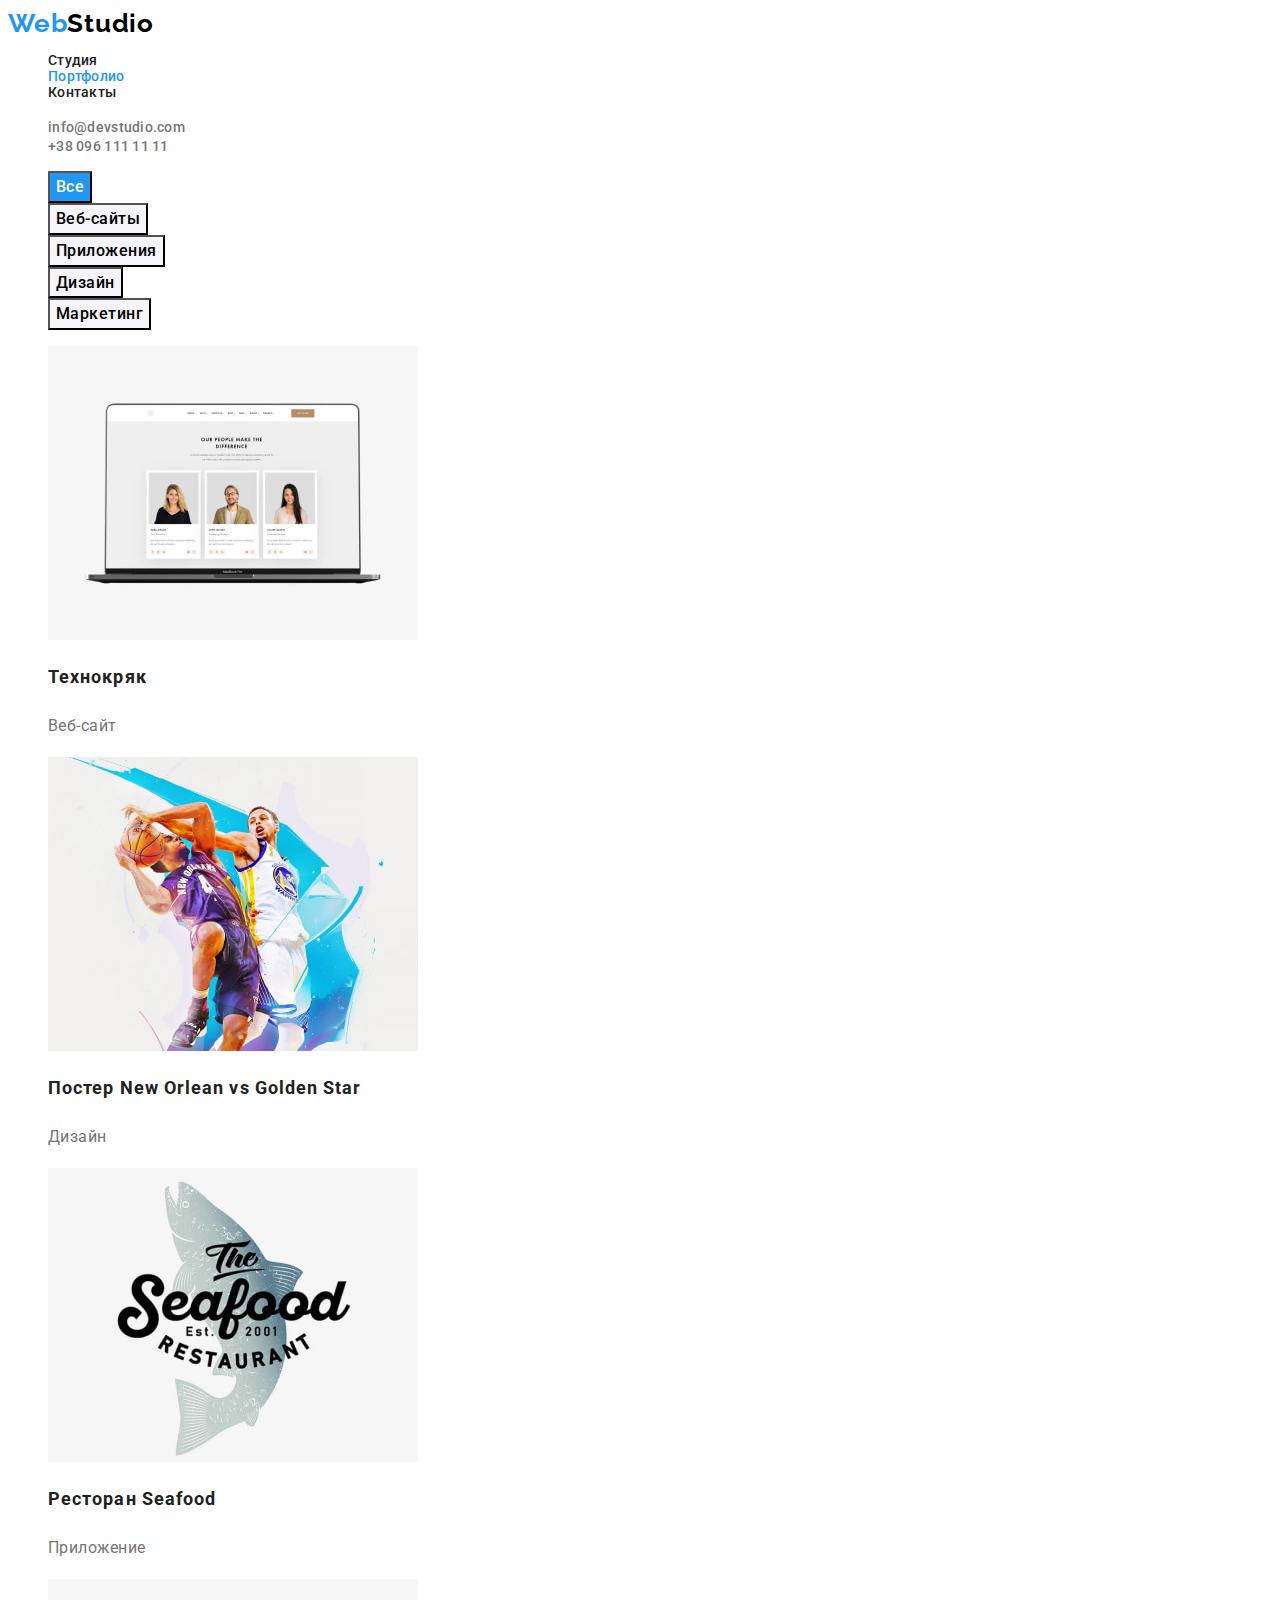
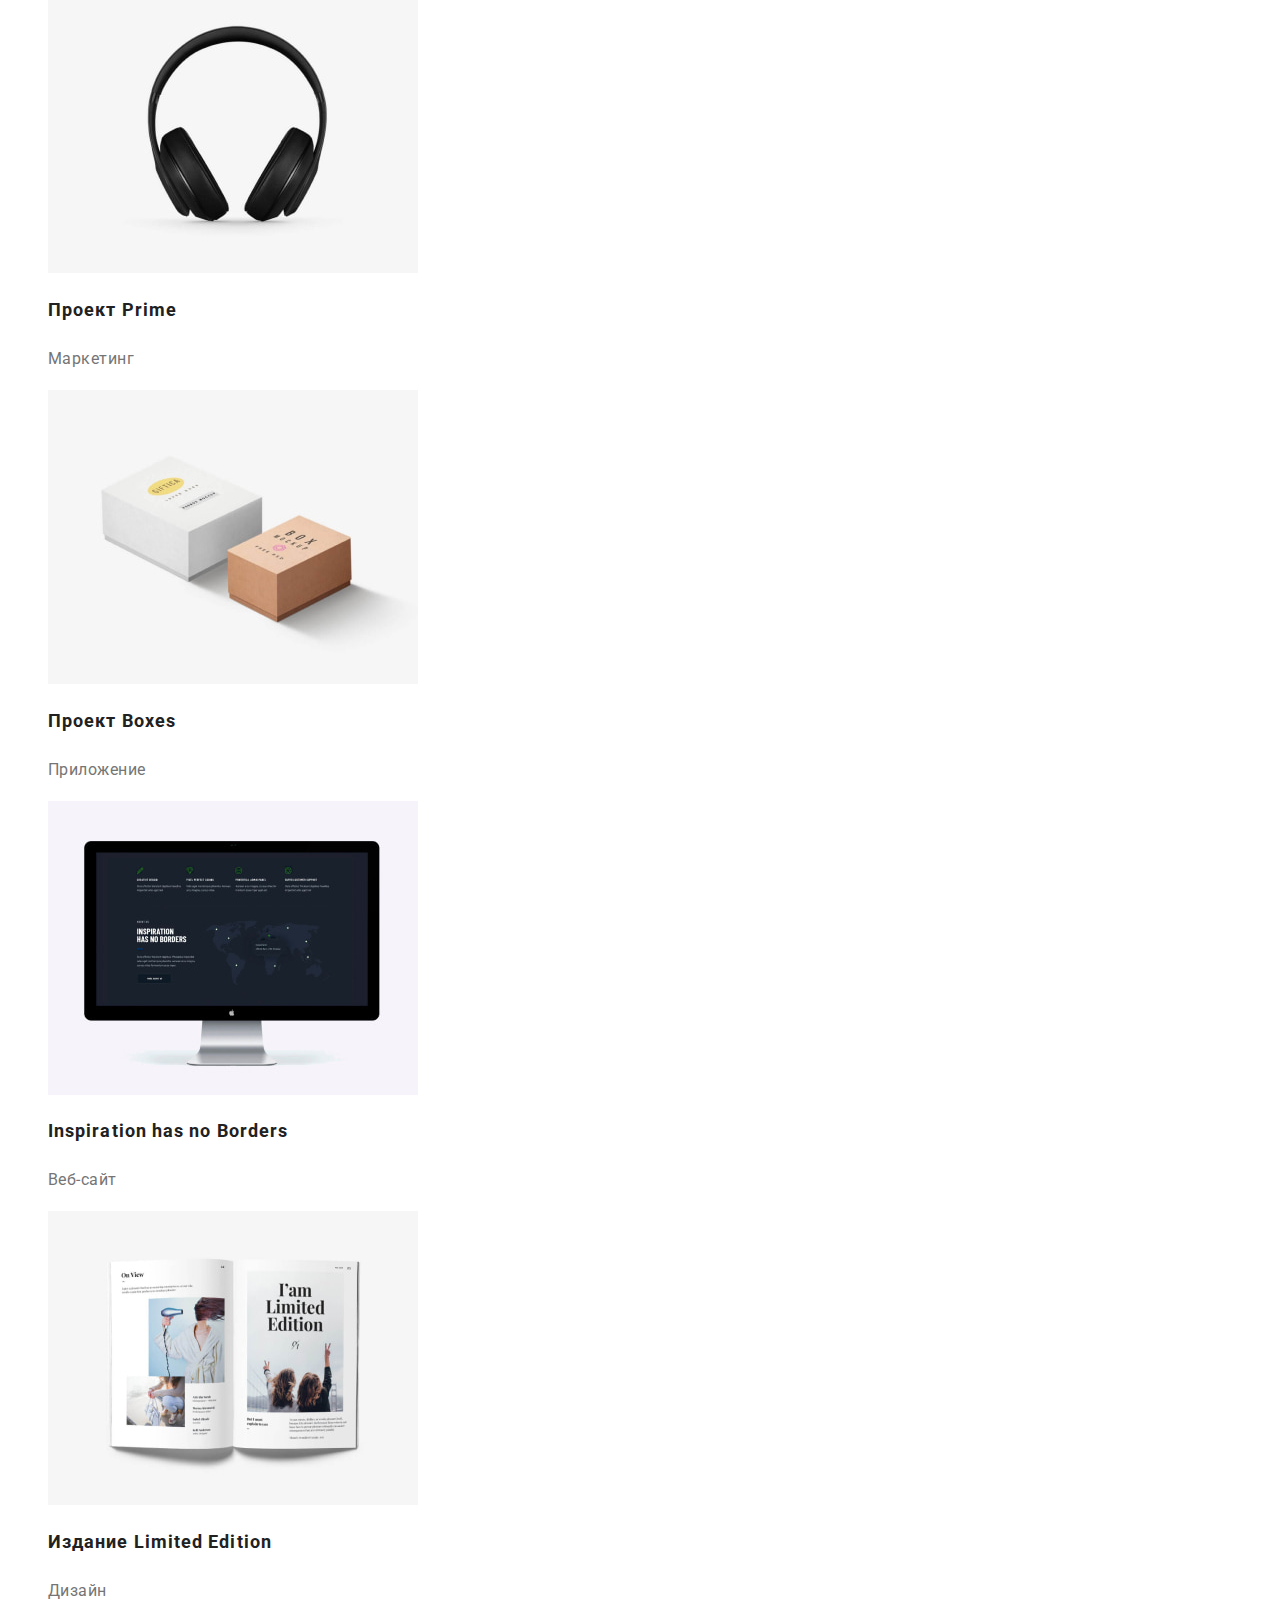
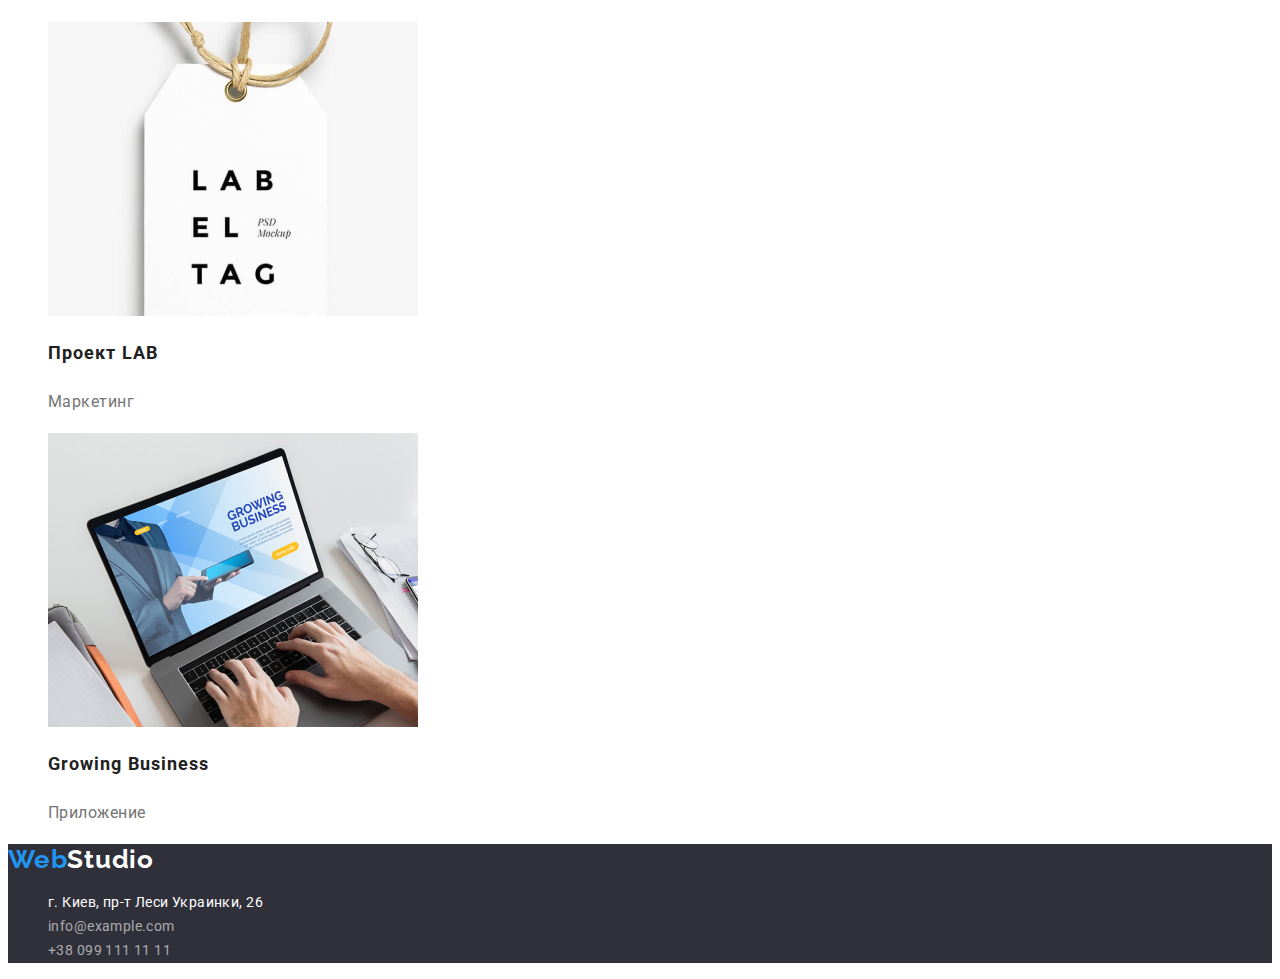
==== portfolio.html @ 4db344bc "Initial commit" ====
<!DOCTYPE html>
<html lang="ru">
<head>
    <meta charset="UTF-8">
    <meta http-equiv="X-UA-Compatible" content="IE=edge">
    <meta name="viewport" content="width=device-width, initial-scale=1.0">
    <title>Portfolio</title>
    <link rel="stylesheet" href="./css/styles.css">
    <link href="https://fonts.googleapis.com/css2?family=Raleway:wght@700&family=Roboto:wght@400;500;700;900&display=swap" rel="stylesheet">
</head>
<body>
    <!--Header section-->
    <header>
<nav>
    <a href="./index.html" class="logo"><span class="web">Web</span>Studio</a>
    <ul class="nav-list">
      <li><a href="./index.html" class="link nav-link">Студия</a></li>
      <li><a href="./portfolio.html" class="link current">Портфолио</a></li>
      <li><a href="" class="link nav-link">Контакты</a></li>
    </ul>
</nav>
<ul class="contacts">
    <li><a href="mailto:info@devstudio.com" class="link">info@devstudio.com</a></li>
    <li><a href="tel:+380961111111" class="link">+38 096 111 11 11</a></li>
  </ul>
    </header>
    <!--Main section-->
    <main>
        <section>
            <ul class="btn-list">
                <li>
                    <button type="button" class="btn-item btn-current">Все</button>
                </li>
                <li>
                    <button type="button" class="btn-item">Веб-сайты</button>
                </li>
                <li>
                    <button type="button" class="btn-item">Приложения</button>
                </li>
                <li>
                    <button type="button" class="btn-item">Дизайн</button>
                </li>
                <li>
                    <button type="button" class="btn-item">Маркетинг</button>
                </li>
            </ul>
            <ul class="images-list">
            <li>
            <a href="" class="link"><img src="./images/portfolio/img1.jpg" alt="команда" width="370" height="294">
           <h2 class="portfolio-list-item">Технокряк</h2>
           <p class="desc">Веб-сайт</p>
            </a>
            </li>
            <li>
            <a href="" class="link"><img src="./images/portfolio/img2.jpg" alt="постер" width="370" height="294">
            <h2 class="portfolio-list-item">Постер New Orlean vs Golden Star</h2>
            <p class="desc">Дизайн</p>
            </a>
            </li>
            <li>
            <a href="" class="link"><img src="./images/portfolio/img3.jpg" alt="ресторан" width="370" height="294">
                <h2 class="portfolio-list-item">Ресторан Seafood</h2>
                <p class="desc">Приложение</p> </a>
            </li>
            <li>
                <a href="" class="link"><img src="./images/portfolio/img4.jpg" alt="музыка" width="370" height="294">
                <h2 class="portfolio-list-item">Проект Prime</h2>
                <p class="desc">Маркетинг</p>
                </a>
            </li>
            <li>
            <a href="" class="link"><img src="./images/portfolio/img5.jpg" alt="приложения" width="370" height="294">
            <h2 class="portfolio-list-item">Проект Boxes</h2>
            <p class="desc">Приложение</p>
            </a>
             </li>
            <li>
                <a href="" class="link"><img src="./images/portfolio/img6.jpg" alt="разработка сайта" width="370" height="294">
                <h2 class="portfolio-list-item">Inspiration has no Borders</h2>
                <p class="desc">Веб-сайт</p>
                </a>
            </li>
            <li>
                <a href="" class="link"><img src="./images/portfolio/img7.jpg" alt="печатное издание" width="370" height="294">
                    <h2 class="portfolio-list-item">Издание Limited Edition</h2>
                    <p class="desc">Дизайн</p>
                </a>
             </li>
            <li>
                <a href="" class="link"><img src="./images/portfolio/img8.jpg" alt="лейбл" width="370" height="294">
                    <h2 class="portfolio-list-item">Проект LAB</h2>
                    <p class="desc">Маркетинг</p>
                 </a>
            </li>
            <li>
                <a href="" class="link"><img src="./images/portfolio/img9.jpg" alt="приложения для бизнеса" width="370" height="294">
                <h2 class="portfolio-list-item">Growing Business</h2>
                <p class="desc">Приложение</p>
             </a>
            </li>
            </ul>
        </section>
    </main>
    <!--Footer section-->
    <footer class="footer">
        <a href="./index.html" class="logo-footer"><span class="web-footer">Web</span>Studio</a>
      <address>
        <ul class="address">
          <li>
            <a
              href="https://goo.gl/maps/V2RMmT23SbGnwHyq6"
              target="_blank"
              rel="noopener noreferrer" class="address-link footer-address"
              >г. Киев, пр-т Леси Украинки, 26</a
            >
          </li>
          <li><a href="mailto:info@example.com" class="address-link">info@example.com</a></li>
          <li><a href="tel:+380991111111" class="address-link">+38 099 111 11 11</a></li>
        </ul>
      </address>
    </footer>
</body>
</html>
---- css/styles.css ----
:root{
  /* fonts */
    --main-font--:'Roboto',sans-serif;
    --secondary-font--:'Raleway',sans-serif;
    /* color */
    --main-color--:#212121;
    --secondary-color--: #757575;
    --accent-color--:#2196F3;
    --white-color--:#FFFFFF;
    /* background color */
    --main-bcg-color--: #FFFFFF;
    --lightgrey-bcg-color--:#F5F4FA;
    --darkgrey-bcg-color--: #2F303A;
}
body{
    font-family: var(--main-font--);
    color:var(--main-color--) ;
    background-color:var(--main-bcg-color--);
}
.logo{
    font-family:var(--secondary-font--);
    font-weight: 700;
    font-size: 26px;
    line-height: 1.19;
    letter-spacing: 0.03em;
    color: #000000;
    text-decoration: none;

}
.web{
    color: var(--accent-color--);
}
.nav-list{
font-weight: 500;
font-size: 14px;
line-height: 1.14;
letter-spacing: 0.02em;
list-style: none;
text-decoration: none;
}
.current{
    color: var(--accent-color--);
}
.nav-link{
    color: var(--main-color--);
}
.link:hover,
.link:focus{
    color:var(--accent-color--) ;
}
.link{
    text-decoration:none ;
}
.contacts a{
font-weight: 500;
font-size: 14px;
line-height:1.14;
letter-spacing: 0.02em;
color: var(--secondary-color--);
text-decoration: none;
}
.contacts{
    list-style:none;}
.contacts:hover,
.contacts:focus{
    color:var(--accent-color--);
}
.hero{
    background-color:var(--darkgrey-bcg-color--);
    color: var(--white-color--);
}
.title{
font-weight: 900;
font-size: 44px;
line-height:1.36;
letter-spacing: 0.06em;
text-align: center;
text-transform: uppercase;
}
.btn{
background:var(--accent-color--);
box-shadow: 0px 4px 4px rgba(0, 0, 0, 0.15);
font-weight: 700;
font-size: 16px;
line-height: 1.87;
color: var(--white-color--);
cursor: pointer;
font-family: inherit;
}
.btn:hover,
.btn:focus{
background:#188CE8;
}
.text-list{
    list-style:none ;
}
.list-item-title{
font-weight: 700;
font-size: 14px;
line-height:1.14;
letter-spacing: 0.03em;
text-transform: uppercase;
}
.list-item{
font-size: 14px;
line-height:1.71;
letter-spacing: 0.03em;
color: var(--secondary-color--);
}
.box-title{
font-weight: 700;
font-size: 36px;
line-height:1.16;
text-align: center;
letter-spacing: 0.03em;
}
.images-list{
list-style: none;
}
.team-section{
    background-color:var(--lightgrey-bcg-color--);
}
.title-team-section{
    font-weight: 700;
    font-size: 36px;
    line-height:1.16;
    text-align: center;
    letter-spacing: 0.03em;
}
.team-list{
    list-style:none ;
}
.team-title-item{
 font-weight: 500;
font-size: 16px;
line-height: 1.19;
text-align: center;
letter-spacing: 0.03em;
}
.tagline{
font-size: 16px;
line-height:1.19;
text-align: center;
letter-spacing:0.03em;
color:var(--secondary-color--);
}
.footer{
background-color:var(--darkgrey-bcg-color--);
}
.logo-footer{
    font-family:var(--secondary-font--);
    font-weight: 700;
    font-size: 26px;
    line-height:1.19;
    letter-spacing: 0.03em;
    color: var(--white-color--);
    text-decoration: none;
}
.web-footer{
    color: var(--accent-color--);
}
.address{
    list-style:none ;
}
.address-link.footer-address{
color: var(--white-color--);
}
.address-link{
font-size: 14px;
line-height: 1.71;
letter-spacing: 0.03em;
color: rgba(255, 255, 255, 0.6);
text-decoration: none;
font-style: normal;
}
.address-link:hover,
.address-link:focus{
    color:var(--white-color--);
}
.btn-list{
list-style: none;
}
.btn-item{
 background: #F5F4FA;
 cursor: pointer; 
 font-weight: 500;
 font-size: 16px;
 line-height: 1.62;
 letter-spacing: 0.03em;
 font-family: inherit;
}
.btn-current{
color:var(--white-color--);
background-color:var(--accent-color--);
}
.btn-item:hover,
.btn-item:focus{
background: var(--accent-color--);
color: var(--white-color--);
}
.portfolio-list-item{
font-weight: 700;
font-size: 18px;
line-height:2;
letter-spacing: 0.06em;
color:var(--main-color--);
}
.desc{
font-size: 16px;
line-height: 1.87;
letter-spacing: 0.03em;
color: var(--secondary-color--);
}
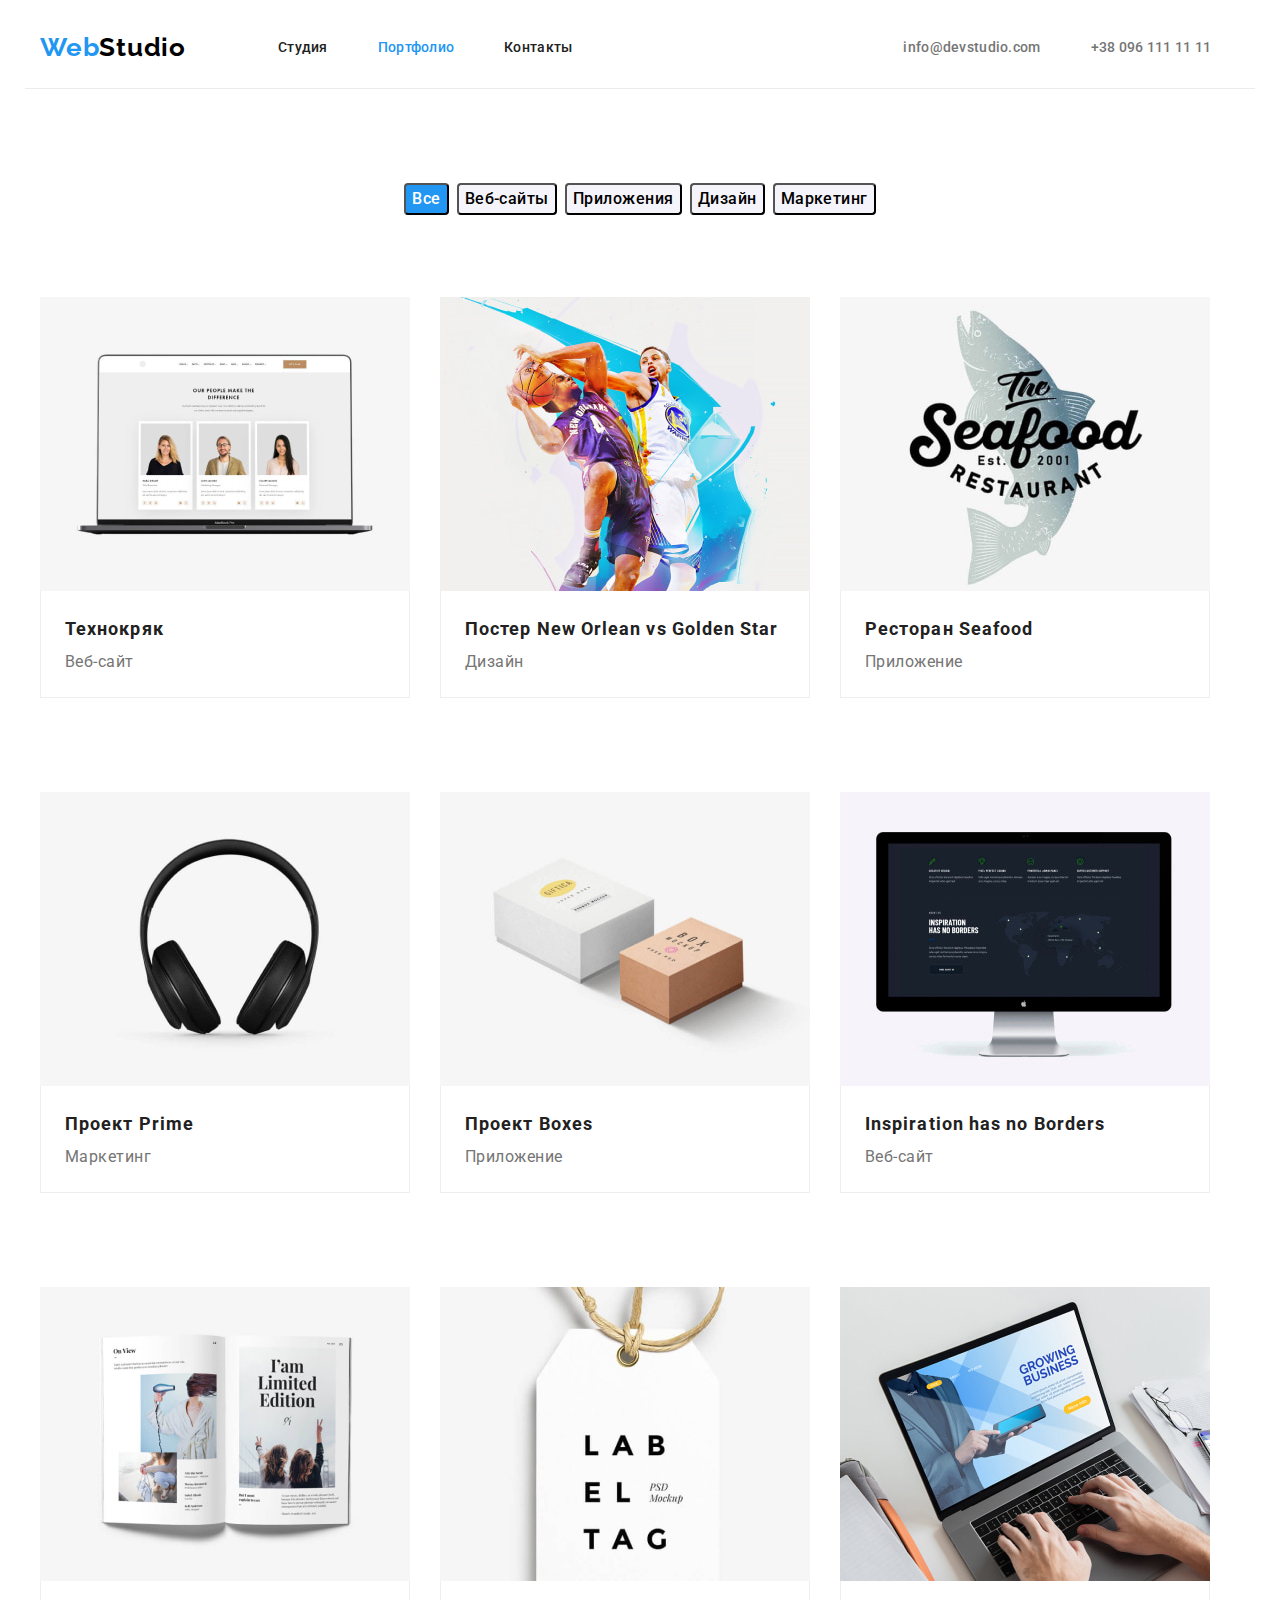
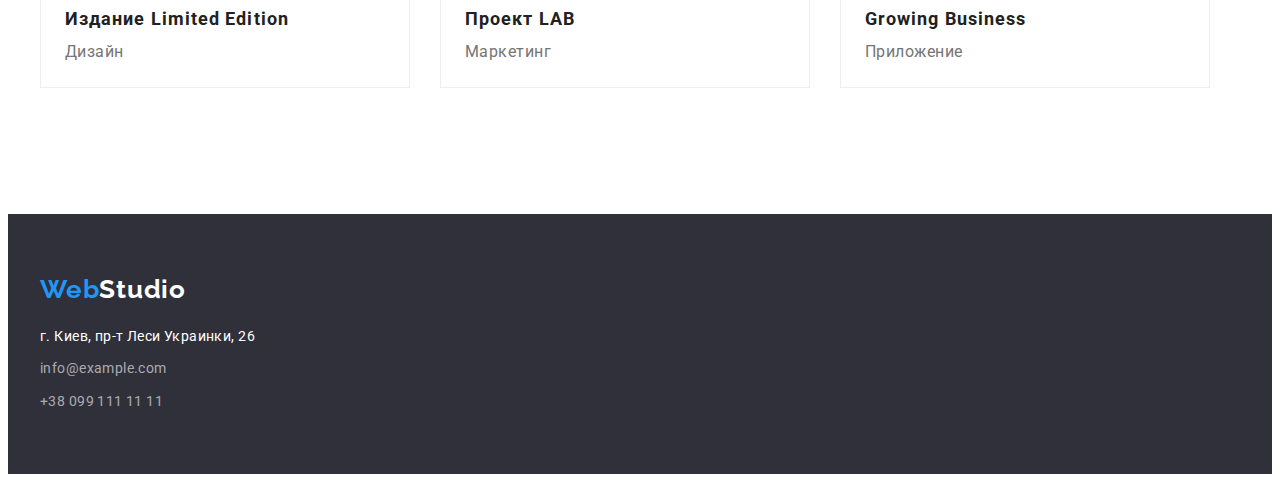
==== commit c5f6223d: "init" ====
--- a/portfolio.html
+++ b/portfolio.html
@@ -5,13 +5,15 @@
     <meta http-equiv="X-UA-Compatible" content="IE=edge">
     <meta name="viewport" content="width=device-width, initial-scale=1.0">
     <title>Portfolio</title>
+    <link href="https://fonts.googleapis.com/css2?family=Raleway:wght@700&family=Roboto:wght@400;500;700;900&display=swap" rel="stylesheet">
+    <link rel="stylesheet" href="https://cdnjs.cloudflare.com/ajax/libs/modern-normalize/1.1.0/modern-normalize.min.css" integrity="sha512-wpPYUAdjBVSE4KJnH1VR1HeZfpl1ub8YT/NKx4PuQ5NmX2tKuGu6U/JRp5y+Y8XG2tV+wKQpNHVUX03MfMFn9Q==" crossorigin="anonymous" referrerpolicy="no-referrer" />
     <link rel="stylesheet" href="./css/styles.css">
-    <link href="https://fonts.googleapis.com/css2?family=Raleway:wght@700&family=Roboto:wght@400;500;700;900&display=swap" rel="stylesheet">
 </head>
 <body>
     <!--Header section-->
     <header>
-<nav>
+        <div class="container header">
+<nav class="header-nav">
     <a href="./index.html" class="logo"><span class="web">Web</span>Studio</a>
     <ul class="nav-list">
       <li><a href="./index.html" class="link nav-link">Студия</a></li>
@@ -23,90 +25,113 @@
     <li><a href="mailto:info@devstudio.com" class="link">info@devstudio.com</a></li>
     <li><a href="tel:+380961111111" class="link">+38 096 111 11 11</a></li>
   </ul>
+</div>
     </header>
     <!--Main section-->
     <main>
-        <section>
+        <section class="section">
+            <div class="container">
             <ul class="btn-list">
-                <li>
+                <li class="btn-list-item">
                     <button type="button" class="btn-item btn-current">Все</button>
                 </li>
-                <li>
+                <li class="btn-list-item">
                     <button type="button" class="btn-item">Веб-сайты</button>
                 </li>
-                <li>
+                <li class="btn-list-item">
                     <button type="button" class="btn-item">Приложения</button>
                 </li>
-                <li>
+                <li class="btn-list-item">
                     <button type="button" class="btn-item">Дизайн</button>
                 </li>
-                <li>
+                <li class="btn-list-item">
                     <button type="button" class="btn-item">Маркетинг</button>
                 </li>
             </ul>
-            <ul class="images-list">
-            <li>
+            <ul class="images-list-portfolio">
+            <li class="portfolio-img-item">
             <a href="" class="link"><img src="./images/portfolio/img1.jpg" alt="команда" width="370" height="294">
+                <div class="portfolio-text">
            <h2 class="portfolio-list-item">Технокряк</h2>
            <p class="desc">Веб-сайт</p>
+        </div>
             </a>
             </li>
-            <li>
+            <li class="portfolio-img-item">
             <a href="" class="link"><img src="./images/portfolio/img2.jpg" alt="постер" width="370" height="294">
+            <div class="portfolio-text">
             <h2 class="portfolio-list-item">Постер New Orlean vs Golden Star</h2>
             <p class="desc">Дизайн</p>
+        </div>
             </a>
             </li>
-            <li>
+            <li class="portfolio-img-item">
             <a href="" class="link"><img src="./images/portfolio/img3.jpg" alt="ресторан" width="370" height="294">
+                <div class="portfolio-text">
                 <h2 class="portfolio-list-item">Ресторан Seafood</h2>
-                <p class="desc">Приложение</p> </a>
+                <p class="desc">Приложение</p>
+            </div>
+             </a>
             </li>
-            <li>
+            <li class="portfolio-img-item">
                 <a href="" class="link"><img src="./images/portfolio/img4.jpg" alt="музыка" width="370" height="294">
+                    <div class="portfolio-text">
                 <h2 class="portfolio-list-item">Проект Prime</h2>
                 <p class="desc">Маркетинг</p>
+            </div>
                 </a>
             </li>
-            <li>
+            <li class="portfolio-img-item">
             <a href="" class="link"><img src="./images/portfolio/img5.jpg" alt="приложения" width="370" height="294">
+                <div class="portfolio-text">
             <h2 class="portfolio-list-item">Проект Boxes</h2>
             <p class="desc">Приложение</p>
+        </div>
             </a>
              </li>
-            <li>
+            <li class="portfolio-img-item">
                 <a href="" class="link"><img src="./images/portfolio/img6.jpg" alt="разработка сайта" width="370" height="294">
+                    <div class="portfolio-text">
                 <h2 class="portfolio-list-item">Inspiration has no Borders</h2>
                 <p class="desc">Веб-сайт</p>
+            </div>
                 </a>
             </li>
-            <li>
+            <li class="portfolio-img-item">
                 <a href="" class="link"><img src="./images/portfolio/img7.jpg" alt="печатное издание" width="370" height="294">
+                    <div class="portfolio-text">
                     <h2 class="portfolio-list-item">Издание Limited Edition</h2>
                     <p class="desc">Дизайн</p>
+                </div>
                 </a>
              </li>
-            <li>
+            <li class="portfolio-img-item">
                 <a href="" class="link"><img src="./images/portfolio/img8.jpg" alt="лейбл" width="370" height="294">
+                    <div class="portfolio-text">
                     <h2 class="portfolio-list-item">Проект LAB</h2>
                     <p class="desc">Маркетинг</p>
+                </div>
                  </a>
             </li>
-            <li>
+            <li class="portfolio-img-item">
                 <a href="" class="link"><img src="./images/portfolio/img9.jpg" alt="приложения для бизнеса" width="370" height="294">
+                    <div class="portfolio-text">
                 <h2 class="portfolio-list-item">Growing Business</h2>
                 <p class="desc">Приложение</p>
+            </div>
              </a>
             </li>
             </ul>
+        </div>
         </section>
     </main>
     <!--Footer section-->
     <footer class="footer">
+        <div class="container">
         <a href="./index.html" class="logo-footer"><span class="web-footer">Web</span>Studio</a>
       <address>
         <ul class="address">
-          <li>
+          <li class="address-list-item">
             <a
               href="https://goo.gl/maps/V2RMmT23SbGnwHyq6"
               target="_blank"
@@ -114,10 +139,11 @@
               >г. Киев, пр-т Леси Украинки, 26</a
             >
           </li>
-          <li><a href="mailto:info@example.com" class="address-link">info@example.com</a></li>
-          <li><a href="tel:+380991111111" class="address-link">+38 099 111 11 11</a></li>
+          <li class="address-list-item"><a href="mailto:info@example.com" class="address-link">info@example.com</a></li>
+          <li class="address-list-item"><a href="tel:+380991111111" class="address-link">+38 099 111 11 11</a></li>
         </ul>
       </address>
+    </div>
     </footer>
 </body>
 </html>--- a/css/styles.css
+++ b/css/styles.css
@@ -17,7 +17,46 @@
     color:var(--main-color--) ;
     background-color:var(--main-bcg-color--);
 }
+h1,h2,h3,h4,h5,h6,p{
+    margin: 0;
+    padding: 0;
+}
+ul{
+    list-style:none ;
+    padding: 0;
+    margin: 0;
+}
+.section{
+    padding-top: 94px;
+    padding-bottom: 94px;
+}
+.team-section{
+    padding-top: 0;
+}
+img{
+    display: block;
+}
+.container{
+    width: 1200px;
+    padding-left: 15px;
+    padding-right: 15px;
+    margin-left: auto;
+    margin-right: auto;
+    align-items: center;
+}
+.header{
+    display: flex;
+    align-items: center;
+    border-bottom: 1px solid #ECECEC;
+}
+.header-nav{
+    display: flex;
+}
 .logo{
+    width:145px;
+    padding-top:24px;
+    padding-bottom:25px;
+    margin-right: 93px;
     font-family:var(--secondary-font--);
     font-weight: 700;
     font-size: 26px;
@@ -31,6 +70,9 @@
     color: var(--accent-color--);
 }
 .nav-list{
+display: flex;
+margin-right: 331px;
+gap: 50px;
 font-weight: 500;
 font-size: 14px;
 line-height: 1.14;
@@ -49,7 +91,10 @@
     color:var(--accent-color--) ;
 }
 .link{
-    text-decoration:none ;
+display: block;
+padding-top: 32px;
+padding-bottom: 32px;
+text-decoration:none ;
 }
 .contacts a{
 font-weight: 500;
@@ -60,16 +105,26 @@
 text-decoration: none;
 }
 .contacts{
-    list-style:none;}
+display:flex;
+gap: 50px;
+list-style:none;}
 .contacts:hover,
 .contacts:focus{
     color:var(--accent-color--);
 }
+
 .hero{
+    display: flex;
+    align-items: center;
+    padding-top: 200px;
+    padding-bottom:200px;
     background-color:var(--darkgrey-bcg-color--);
     color: var(--white-color--);
 }
 .title{
+ margin: auto;
+ margin-bottom: 30px;
+width: 696px;
 font-weight: 900;
 font-size: 44px;
 line-height:1.36;
@@ -78,6 +133,9 @@
 text-transform: uppercase;
 }
 .btn{
+display: block;
+ margin: auto;
+ border-radius: 4px;
 background:var(--accent-color--);
 box-shadow: 0px 4px 4px rgba(0, 0, 0, 0.15);
 font-weight: 700;
@@ -92,7 +150,11 @@
 background:#188CE8;
 }
 .text-list{
-    list-style:none ;
+display:flex;
+flex-wrap: wrap;
+padding-top: 94px;
+gap: 30px;
+list-style:none ; 
 }
 .list-item-title{
 font-weight: 700;
@@ -102,25 +164,39 @@
 text-transform: uppercase;
 }
 .list-item{
+width: 270px;
 font-size: 14px;
 line-height:1.71;
 letter-spacing: 0.03em;
 color: var(--secondary-color--);
 }
+.images-box{
+display: flex;
+align-items: center;  
+}
 .box-title{
+margin: auto;
 font-weight: 700;
 font-size: 36px;
 line-height:1.16;
+letter-spacing: 0.03em;
 text-align: center;
-letter-spacing: 0.03em;
 }
 .images-list{
+display: flex;
+max-width: 370px;
+gap: 30px;
+margin-top: 50px;
 list-style: none;
 }
 .team-section{
+    display: flex;
+    align-items: center;
     background-color:var(--lightgrey-bcg-color--);
-}
+   }
 .title-team-section{
+    padding-top:94px;
+    margin-bottom: 50px;
     font-weight: 700;
     font-size: 36px;
     line-height:1.16;
@@ -128,7 +204,14 @@
     letter-spacing: 0.03em;
 }
 .team-list{
+    display: flex;
+    gap:30px;
     list-style:none ;
+
+}
+.visit-card{
+    margin-top: 30px;
+    padding: 10px;
 }
 .team-title-item{
  font-weight: 500;
@@ -138,6 +221,7 @@
 letter-spacing: 0.03em;
 }
 .tagline{
+padding-top:10px;
 font-size: 16px;
 line-height:1.19;
 text-align: center;
@@ -146,8 +230,13 @@
 }
 .footer{
 background-color:var(--darkgrey-bcg-color--);
+padding-top: 60px;
+padding-bottom: 60px;
 }
 .logo-footer{
+    width: 145px;
+    display: block;
+    margin-bottom: 20px;
     font-family:var(--secondary-font--);
     font-weight: 700;
     font-size: 26px;
@@ -165,6 +254,12 @@
 .address-link.footer-address{
 color: var(--white-color--);
 }
+.address-list-item{
+    margin-bottom: 9px;
+}
+.address-list-item:last-child{
+    margin-bottom: 0;
+}
 .address-link{
 font-size: 14px;
 line-height: 1.71;
@@ -178,9 +273,19 @@
     color:var(--white-color--);
 }
 .btn-list{
+display:flex;
+justify-content: center;
+margin-bottom: 50px;
 list-style: none;
 }
+.btn-list-item{
+margin-right: 8px;
+}
+.btn-list-item:last-child{
+    margin-right: 0;
+}
 .btn-item{
+border-radius: 4px;   
  background: #F5F4FA;
  cursor: pointer; 
  font-weight: 500;
@@ -198,6 +303,14 @@
 background: var(--accent-color--);
 color: var(--white-color--);
 }
+.images-list-portfolio{
+    display: flex;
+    padding: 0;
+    margin: 0;
+    flex-wrap: wrap;
+    gap:30px;
+    flex-basis: calc((100% - 30px* 2 / 3));
+}
 .portfolio-list-item{
 font-weight: 700;
 font-size: 18px;
@@ -205,6 +318,14 @@
 letter-spacing: 0.06em;
 color:var(--main-color--);
 }
+.portfolio-text{
+    padding-top:20px ;
+    padding-right: 24px;
+    padding-bottom: 20px;
+    padding-left: 24px;
+    border:  1px solid #EEEEEE;
+    border-top: none;
+}
 .desc{
 font-size: 16px;
 line-height: 1.87;
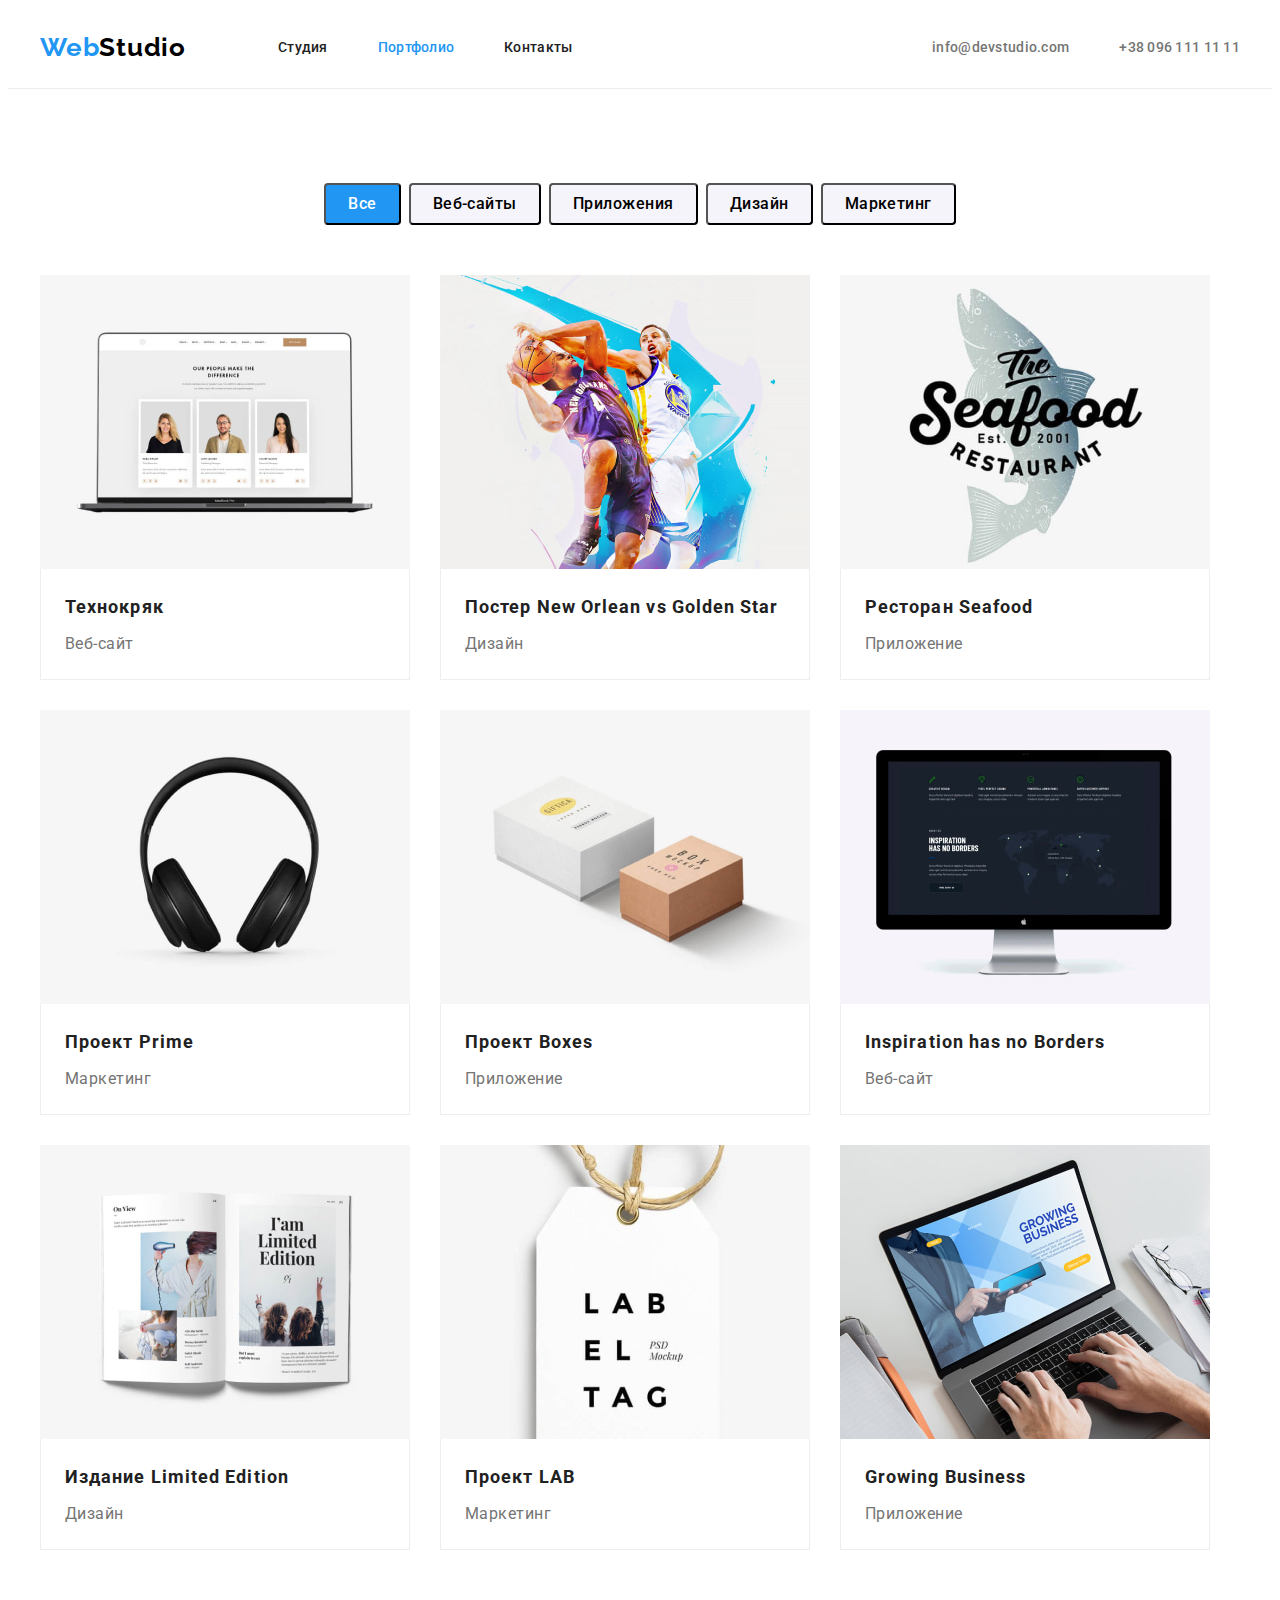
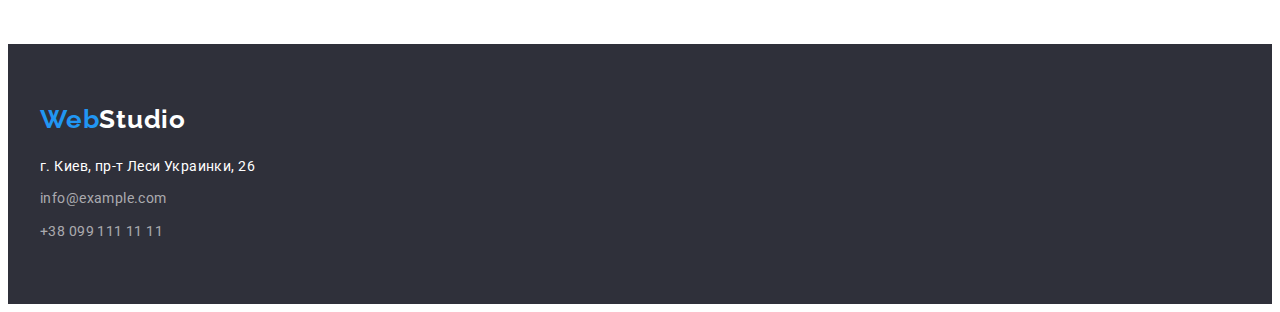
==== commit 1456acc8: "init" ====
--- a/portfolio.html
+++ b/portfolio.html
@@ -50,7 +50,7 @@
             </ul>
             <ul class="images-list-portfolio">
             <li class="portfolio-img-item">
-            <a href="" class="link"><img src="./images/portfolio/img1.jpg" alt="команда" width="370" height="294">
+            <a href="" class="link-portfolio"><img src="./images/portfolio/img1.jpg" alt="команда" width="370" height="294">
                 <div class="portfolio-text">
            <h2 class="portfolio-list-item">Технокряк</h2>
            <p class="desc">Веб-сайт</p>
@@ -58,7 +58,7 @@
             </a>
             </li>
             <li class="portfolio-img-item">
-            <a href="" class="link"><img src="./images/portfolio/img2.jpg" alt="постер" width="370" height="294">
+            <a href="" class="link-portfolio"><img src="./images/portfolio/img2.jpg" alt="постер" width="370" height="294">
             <div class="portfolio-text">
             <h2 class="portfolio-list-item">Постер New Orlean vs Golden Star</h2>
             <p class="desc">Дизайн</p>
@@ -66,7 +66,7 @@
             </a>
             </li>
             <li class="portfolio-img-item">
-            <a href="" class="link"><img src="./images/portfolio/img3.jpg" alt="ресторан" width="370" height="294">
+            <a href="" class="link-portfolio"><img src="./images/portfolio/img3.jpg" alt="ресторан" width="370" height="294">
                 <div class="portfolio-text">
                 <h2 class="portfolio-list-item">Ресторан Seafood</h2>
                 <p class="desc">Приложение</p>
@@ -74,7 +74,7 @@
              </a>
             </li>
             <li class="portfolio-img-item">
-                <a href="" class="link"><img src="./images/portfolio/img4.jpg" alt="музыка" width="370" height="294">
+                <a href="" class="link-portfolio"><img src="./images/portfolio/img4.jpg" alt="музыка" width="370" height="294">
                     <div class="portfolio-text">
                 <h2 class="portfolio-list-item">Проект Prime</h2>
                 <p class="desc">Маркетинг</p>
@@ -82,7 +82,7 @@
                 </a>
             </li>
             <li class="portfolio-img-item">
-            <a href="" class="link"><img src="./images/portfolio/img5.jpg" alt="приложения" width="370" height="294">
+            <a href="" class="link-portfolio"><img src="./images/portfolio/img5.jpg" alt="приложения" width="370" height="294">
                 <div class="portfolio-text">
             <h2 class="portfolio-list-item">Проект Boxes</h2>
             <p class="desc">Приложение</p>
@@ -90,7 +90,7 @@
             </a>
              </li>
             <li class="portfolio-img-item">
-                <a href="" class="link"><img src="./images/portfolio/img6.jpg" alt="разработка сайта" width="370" height="294">
+                <a href="" class="link-portfolio"><img src="./images/portfolio/img6.jpg" alt="разработка сайта" width="370" height="294">
                     <div class="portfolio-text">
                 <h2 class="portfolio-list-item">Inspiration has no Borders</h2>
                 <p class="desc">Веб-сайт</p>
@@ -98,7 +98,7 @@
                 </a>
             </li>
             <li class="portfolio-img-item">
-                <a href="" class="link"><img src="./images/portfolio/img7.jpg" alt="печатное издание" width="370" height="294">
+                <a href="" class="link-portfolio"><img src="./images/portfolio/img7.jpg" alt="печатное издание" width="370" height="294">
                     <div class="portfolio-text">
                     <h2 class="portfolio-list-item">Издание Limited Edition</h2>
                     <p class="desc">Дизайн</p>
@@ -106,7 +106,7 @@
                 </a>
              </li>
             <li class="portfolio-img-item">
-                <a href="" class="link"><img src="./images/portfolio/img8.jpg" alt="лейбл" width="370" height="294">
+                <a href="" class="link-portfolio"><img src="./images/portfolio/img8.jpg" alt="лейбл" width="370" height="294">
                     <div class="portfolio-text">
                     <h2 class="portfolio-list-item">Проект LAB</h2>
                     <p class="desc">Маркетинг</p>
@@ -114,7 +114,7 @@
                  </a>
             </li>
             <li class="portfolio-img-item">
-                <a href="" class="link"><img src="./images/portfolio/img9.jpg" alt="приложения для бизнеса" width="370" height="294">
+                <a href="" class="link-portfolio"><img src="./images/portfolio/img9.jpg" alt="приложения для бизнеса" width="370" height="294">
                     <div class="portfolio-text">
                 <h2 class="portfolio-list-item">Growing Business</h2>
                 <p class="desc">Приложение</p>
--- a/css/styles.css
+++ b/css/styles.css
@@ -30,7 +30,7 @@
     padding-top: 94px;
     padding-bottom: 94px;
 }
-.team-section{
+.images-box{
     padding-top: 0;
 }
 img{
@@ -44,13 +44,16 @@
     margin-right: auto;
     align-items: center;
 }
+header{
+    border-bottom: 1px solid #ECECEC;
+}
 .header{
     display: flex;
     align-items: center;
-    border-bottom: 1px solid #ECECEC;
 }
 .header-nav{
     display: flex;
+    margin-right: auto;
 }
 .logo{
     width:145px;
@@ -71,7 +74,6 @@
 }
 .nav-list{
 display: flex;
-margin-right: 331px;
 gap: 50px;
 font-weight: 500;
 font-size: 14px;
@@ -152,11 +154,14 @@
 .text-list{
 display:flex;
 flex-wrap: wrap;
-padding-top: 94px;
 gap: 30px;
 list-style:none ; 
 }
+.text-list-item{
+    width: 270px;
+}
 .list-item-title{
+margin-bottom: 10px;
 font-weight: 700;
 font-size: 14px;
 line-height:1.14;
@@ -164,7 +169,6 @@
 text-transform: uppercase;
 }
 .list-item{
-width: 270px;
 font-size: 14px;
 line-height:1.71;
 letter-spacing: 0.03em;
@@ -184,10 +188,12 @@
 }
 .images-list{
 display: flex;
-max-width: 370px;
 gap: 30px;
 margin-top: 50px;
 list-style: none;
+}
+.images-box-item{
+    max-width: 370px;
 }
 .team-section{
     display: flex;
@@ -195,7 +201,6 @@
     background-color:var(--lightgrey-bcg-color--);
    }
 .title-team-section{
-    padding-top:94px;
     margin-bottom: 50px;
     font-weight: 700;
     font-size: 36px;
@@ -209,9 +214,10 @@
     list-style:none ;
 
 }
-.visit-card{
-    margin-top: 30px;
-    padding: 10px;
+.visit-card{padding-top: 30px;
+    padding-right: 10px;
+    padding-bottom: 30px;
+    padding-left: 10px;
 }
 .team-title-item{
  font-weight: 500;
@@ -221,7 +227,7 @@
 letter-spacing: 0.03em;
 }
 .tagline{
-padding-top:10px;
+margin-top:10px;
 font-size: 16px;
 line-height:1.19;
 text-align: center;
@@ -234,8 +240,7 @@
 padding-bottom: 60px;
 }
 .logo-footer{
-    width: 145px;
-    display: block;
+    display:inline-block;
     margin-bottom: 20px;
     font-family:var(--secondary-font--);
     font-weight: 700;
@@ -285,6 +290,10 @@
     margin-right: 0;
 }
 .btn-item{
+padding-top:6px;
+padding-right:22px ;
+padding-bottom:6px ;
+padding-left: 22px;
 border-radius: 4px;   
  background: #F5F4FA;
  cursor: pointer; 
@@ -311,7 +320,11 @@
     gap:30px;
     flex-basis: calc((100% - 30px* 2 / 3));
 }
+.link-portfolio{
+text-decoration: none;
+}
 .portfolio-list-item{
+margin-bottom: 4px;
 font-weight: 700;
 font-size: 18px;
 line-height:2;
